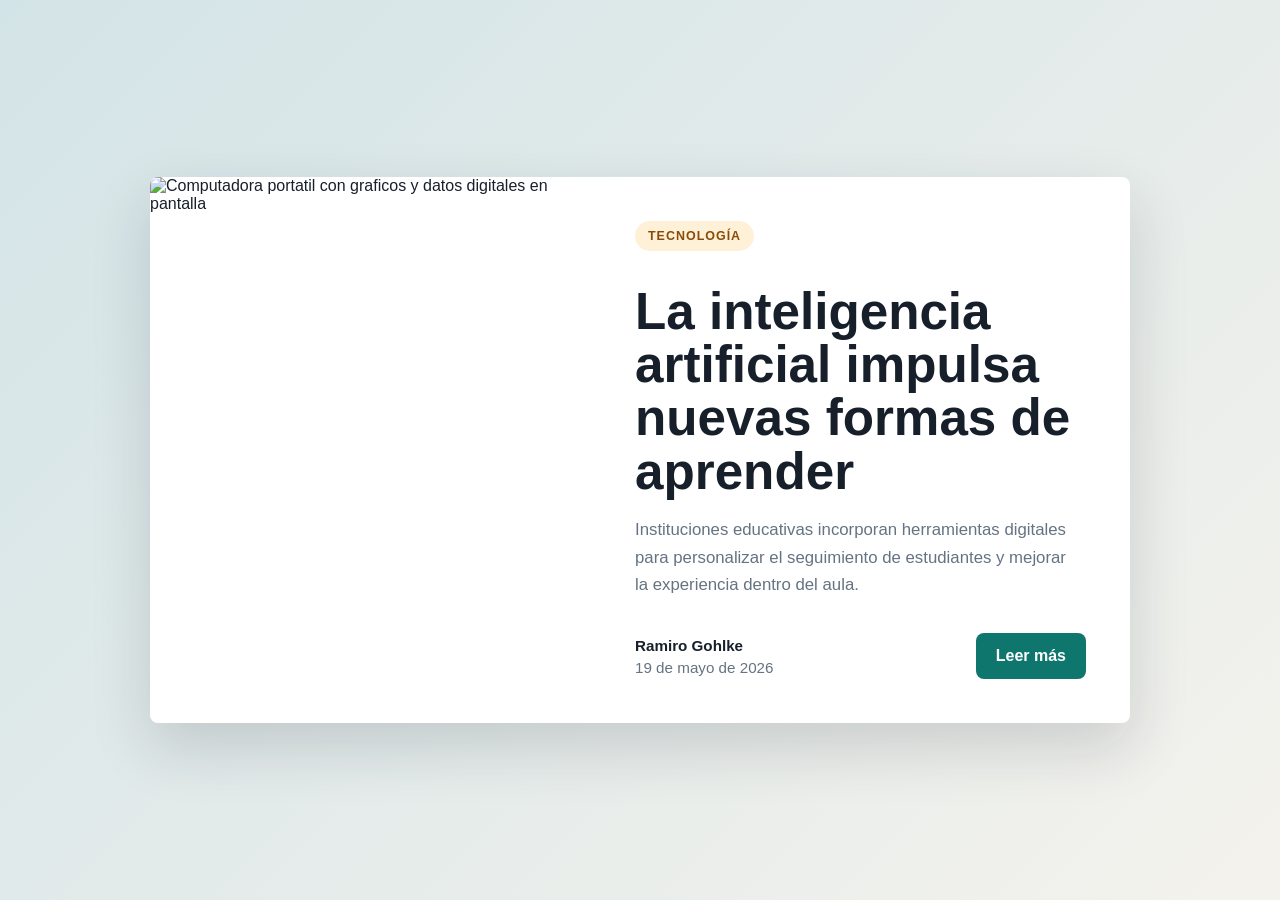
==== index.html @ 78e615fb "feat: agrega tarjeta de noticia responsive" ====
<!DOCTYPE html>
<html lang="es">
  <head>
    <meta charset="UTF-8" />
    <meta name="viewport" content="width=device-width, initial-scale=1.0" />
    <title>News Card | Ramiro Gohlke</title>
    <link rel="preconnect" href="https://images.unsplash.com" />
    <link rel="stylesheet" href="styles.css" />
  </head>
  <body>
    <main class="page">
      <article class="news-card">
        <div class="news-card__image-wrap">
          <img
            class="news-card__image"
            src="https://images.unsplash.com/photo-1516321318423-f06f85e504b3?auto=format&fit=crop&w=1100&q=80"
            alt="Computadora portatil con graficos y datos digitales en pantalla"
          />
        </div>

        <div class="news-card__content">
          <span class="news-card__badge">Tecnolog&iacute;a</span>

          <div class="news-card__text">
            <h1>La inteligencia artificial impulsa nuevas formas de aprender</h1>
            <p>
              Instituciones educativas incorporan herramientas digitales para
              personalizar el seguimiento de estudiantes y mejorar la
              experiencia dentro del aula.
            </p>
          </div>

          <div class="news-card__footer">
            <div class="news-card__meta">
              <strong>Ramiro Gohlke</strong>
              <time datetime="2026-05-19">19 de mayo de 2026</time>
            </div>

            <a class="news-card__link" href="#" aria-label="Leer mas sobre esta noticia">
              Leer m&aacute;s
            </a>
          </div>
        </div>
      </article>
    </main>
  </body>
</html>
---- styles.css ----
:root {
  --page-bg: #eef3f8;
  --card-bg: #ffffff;
  --text-main: #17202a;
  --text-muted: #657382;
  --accent: #0f766e;
  --accent-dark: #0b5f59;
  --badge-bg: #fff1d8;
  --badge-text: #8a4b08;
  --shadow: 0 24px 60px rgba(23, 32, 42, 0.16);
}

* {
  box-sizing: border-box;
}

body {
  min-height: 100vh;
  margin: 0;
  font-family: Arial, Helvetica, sans-serif;
  color: var(--text-main);
  background:
    linear-gradient(135deg, rgba(15, 118, 110, 0.12), rgba(255, 241, 216, 0.35)),
    var(--page-bg);
}

.page {
  min-height: 100vh;
  display: flex;
  align-items: center;
  justify-content: center;
  padding: 32px;
}

.news-card {
  width: min(100%, 980px);
  display: flex;
  overflow: hidden;
  border-radius: 8px;
  background: var(--card-bg);
  box-shadow: var(--shadow);
}

.news-card__image-wrap {
  flex: 1 1 45%;
  min-height: 430px;
}

.news-card__image {
  width: 100%;
  height: 100%;
  display: block;
  object-fit: cover;
}

.news-card__content {
  flex: 1 1 55%;
  display: flex;
  flex-direction: column;
  justify-content: space-between;
  gap: 34px;
  padding: 44px;
}

.news-card__badge {
  width: fit-content;
  padding: 8px 13px;
  border-radius: 999px;
  color: var(--badge-text);
  background: var(--badge-bg);
  font-size: 0.78rem;
  font-weight: 700;
  text-transform: uppercase;
  letter-spacing: 0.08em;
}

.news-card__text {
  display: flex;
  flex-direction: column;
  gap: 18px;
}

.news-card__text h1 {
  margin: 0;
  font-size: clamp(2rem, 4vw, 3.3rem);
  line-height: 1.04;
  letter-spacing: 0;
}

.news-card__text p {
  max-width: 48ch;
  margin: 0;
  color: var(--text-muted);
  font-size: 1.05rem;
  line-height: 1.65;
}

.news-card__footer {
  display: flex;
  align-items: center;
  justify-content: space-between;
  gap: 20px;
}

.news-card__meta {
  display: flex;
  flex-direction: column;
  gap: 5px;
  color: var(--text-muted);
  font-size: 0.95rem;
}

.news-card__meta strong {
  color: var(--text-main);
}

.news-card__link {
  display: inline-flex;
  align-items: center;
  justify-content: center;
  min-height: 46px;
  padding: 0 20px;
  border-radius: 8px;
  color: #ffffff;
  background: var(--accent);
  font-weight: 700;
  text-decoration: none;
  white-space: nowrap;
  transition: background 180ms ease, transform 180ms ease;
}

.news-card__link:hover,
.news-card__link:focus-visible {
  background: var(--accent-dark);
  transform: translateY(-2px);
}

.news-card__link:focus-visible {
  outline: 3px solid rgba(15, 118, 110, 0.28);
  outline-offset: 3px;
}

@media (max-width: 600px) {
  .page {
    padding: 18px;
  }

  .news-card {
    flex-direction: column;
  }

  .news-card__image-wrap {
    min-height: 230px;
  }

  .news-card__content {
    padding: 26px;
    gap: 24px;
  }

  .news-card__text h1 {
    font-size: 2rem;
  }

  .news-card__text p {
    font-size: 1rem;
  }

  .news-card__footer {
    align-items: flex-start;
    flex-direction: column;
  }

  .news-card__link {
    width: 100%;
  }
}
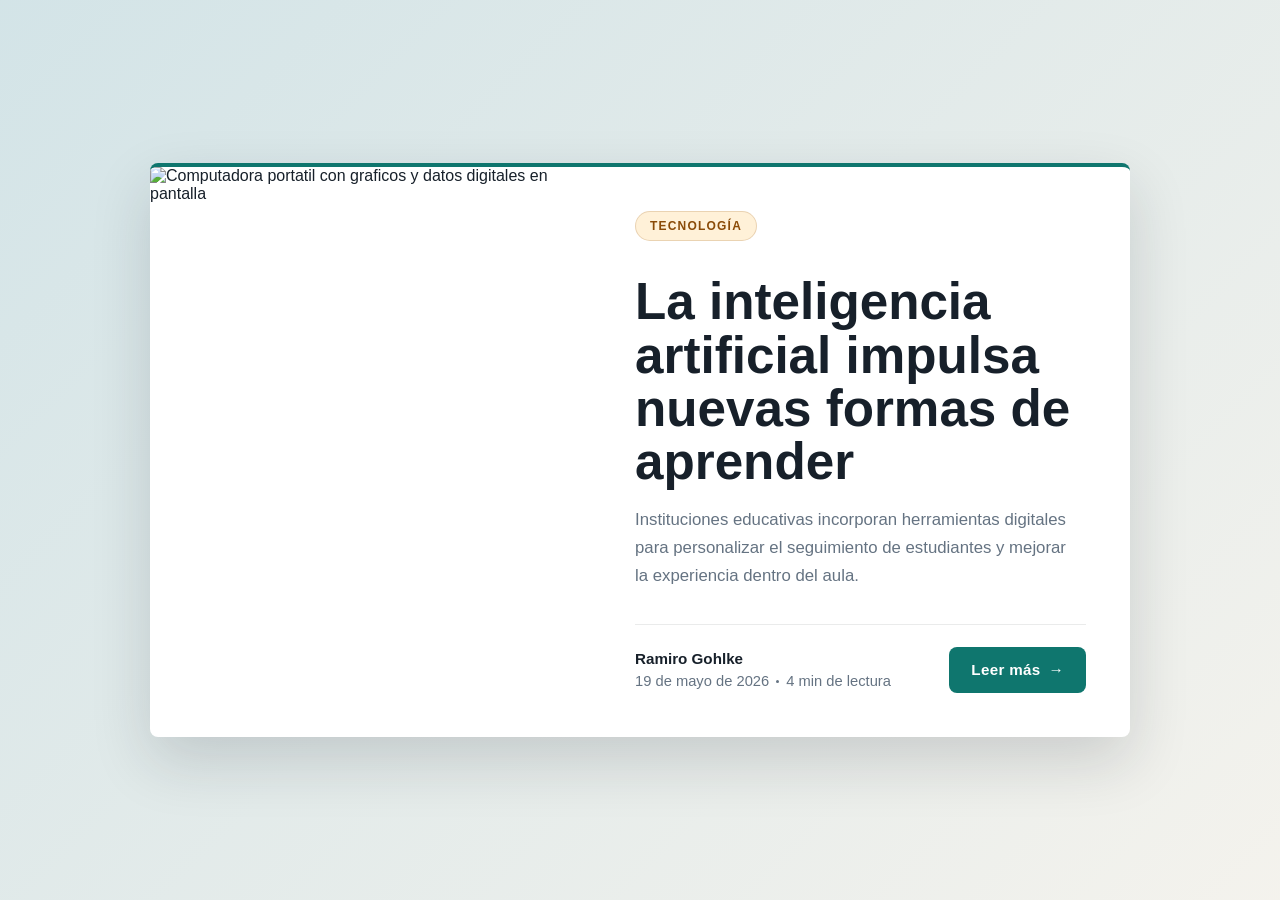
==== commit c72f9867: "feat: agrega pagina de articulo y mejora visual del card" ====
--- a/index.html
+++ b/index.html
@@ -33,11 +33,15 @@
           <div class="news-card__footer">
             <div class="news-card__meta">
               <strong>Ramiro Gohlke</strong>
-              <time datetime="2026-05-19">19 de mayo de 2026</time>
+              <div class="news-card__meta-row">
+                <time datetime="2026-05-19">19 de mayo de 2026</time>
+                <span class="news-card__dot"></span>
+                <span>4 min de lectura</span>
+              </div>
             </div>
 
-            <a class="news-card__link" href="#" aria-label="Leer mas sobre esta noticia">
-              Leer m&aacute;s
+            <a class="news-card__link" href="articulo.html" aria-label="Leer el articulo completo">
+              Leer m&aacute;s <span class="arrow" aria-hidden="true">&rarr;</span>
             </a>
           </div>
         </div>
--- a/styles.css
+++ b/styles.css
@@ -39,6 +39,13 @@
   border-radius: 8px;
   background: var(--card-bg);
   box-shadow: var(--shadow);
+  border-top: 4px solid var(--accent);
+  transition: box-shadow 280ms ease, transform 280ms ease;
+}
+
+.news-card:hover {
+  transform: translateY(-6px);
+  box-shadow: 0 36px 80px rgba(23, 32, 42, 0.24);
 }
 
 .news-card__image-wrap {
@@ -64,14 +71,15 @@
 
 .news-card__badge {
   width: fit-content;
-  padding: 8px 13px;
+  padding: 7px 14px;
   border-radius: 999px;
   color: var(--badge-text);
   background: var(--badge-bg);
-  font-size: 0.78rem;
+  font-size: 0.75rem;
   font-weight: 700;
   text-transform: uppercase;
-  letter-spacing: 0.08em;
+  letter-spacing: 0.1em;
+  border: 1px solid rgba(138, 75, 8, 0.18);
 }
 
 .news-card__text {
@@ -100,33 +108,63 @@
   align-items: center;
   justify-content: space-between;
   gap: 20px;
+  padding-top: 22px;
+  border-top: 1px solid rgba(23, 32, 42, 0.09);
 }
 
 .news-card__meta {
   display: flex;
   flex-direction: column;
-  gap: 5px;
+  gap: 6px;
   color: var(--text-muted);
+  font-size: 0.92rem;
+}
+
+.news-card__meta strong {
+  color: var(--text-main);
   font-size: 0.95rem;
 }
 
-.news-card__meta strong {
-  color: var(--text-main);
+.news-card__meta-row {
+  display: flex;
+  align-items: center;
+  gap: 7px;
+}
+
+.news-card__dot {
+  width: 3px;
+  height: 3px;
+  border-radius: 50%;
+  background: var(--text-muted);
+  flex-shrink: 0;
 }
 
 .news-card__link {
   display: inline-flex;
   align-items: center;
   justify-content: center;
+  gap: 8px;
   min-height: 46px;
-  padding: 0 20px;
+  padding: 0 22px;
   border-radius: 8px;
   color: #ffffff;
   background: var(--accent);
   font-weight: 700;
+  font-size: 0.95rem;
   text-decoration: none;
   white-space: nowrap;
-  transition: background 180ms ease, transform 180ms ease;
+  letter-spacing: 0.02em;
+  transition: background 180ms ease, transform 180ms ease, gap 180ms ease;
+}
+
+.news-card__link .arrow {
+  display: inline-block;
+  transition: transform 180ms ease;
+}
+
+.news-card__link:hover .arrow,
+.news-card__link:focus-visible .arrow {
+  transform: translateX(4px);
 }
 
 .news-card__link:hover,
@@ -173,5 +211,124 @@
 
   .news-card__link {
     width: 100%;
+    justify-content: center;
+  }
+}
+
+/* ─── Article page ─────────────────────────────────── */
+
+.article-page {
+  max-width: 740px;
+  margin: 0 auto;
+  padding: 52px 24px 96px;
+}
+
+.article-back {
+  display: inline-flex;
+  align-items: center;
+  gap: 6px;
+  margin-bottom: 44px;
+  color: var(--accent);
+  font-weight: 600;
+  font-size: 0.9rem;
+  text-decoration: none;
+  letter-spacing: 0.02em;
+  transition: gap 200ms ease, color 200ms ease;
+}
+
+.article-back:hover {
+  gap: 2px;
+  color: var(--accent-dark);
+}
+
+.article-hero-img {
+  width: 100%;
+  max-height: 460px;
+  object-fit: cover;
+  border-radius: 10px;
+  display: block;
+  margin-bottom: 40px;
+  box-shadow: 0 16px 48px rgba(23, 32, 42, 0.18);
+}
+
+.article-badge {
+  display: inline-block;
+  padding: 7px 14px;
+  border-radius: 999px;
+  color: var(--badge-text);
+  background: var(--badge-bg);
+  border: 1px solid rgba(138, 75, 8, 0.18);
+  font-size: 0.75rem;
+  font-weight: 700;
+  text-transform: uppercase;
+  letter-spacing: 0.1em;
+  margin-bottom: 20px;
+}
+
+.article-title {
+  margin: 0 0 22px;
+  font-size: clamp(1.8rem, 4vw, 2.6rem);
+  line-height: 1.15;
+  color: var(--text-main);
+}
+
+.article-meta {
+  display: flex;
+  align-items: center;
+  flex-wrap: wrap;
+  gap: 10px;
+  color: var(--text-muted);
+  font-size: 0.92rem;
+  padding-bottom: 30px;
+  border-bottom: 1px solid rgba(23, 32, 42, 0.1);
+  margin-bottom: 40px;
+}
+
+.article-meta strong {
+  color: var(--text-main);
+}
+
+.article-meta .dot {
+  width: 3px;
+  height: 3px;
+  border-radius: 50%;
+  background: var(--text-muted);
+  flex-shrink: 0;
+}
+
+.article-body p {
+  margin: 0 0 26px;
+  font-size: 1.08rem;
+  line-height: 1.82;
+  color: #2c3e50;
+}
+
+.article-body p:last-child {
+  margin-bottom: 0;
+}
+
+.article-body blockquote {
+  margin: 36px 0;
+  padding: 20px 28px;
+  border-left: 4px solid var(--accent);
+  background: rgba(15, 118, 110, 0.05);
+  border-radius: 0 8px 8px 0;
+  font-size: 1.1rem;
+  font-style: italic;
+  color: var(--text-main);
+  line-height: 1.7;
+}
+
+@media (max-width: 600px) {
+  .article-page {
+    padding: 32px 18px 64px;
+  }
+
+  .article-title {
+    font-size: 1.7rem;
+  }
+
+  .article-body p {
+    font-size: 1rem;
   }
 }
